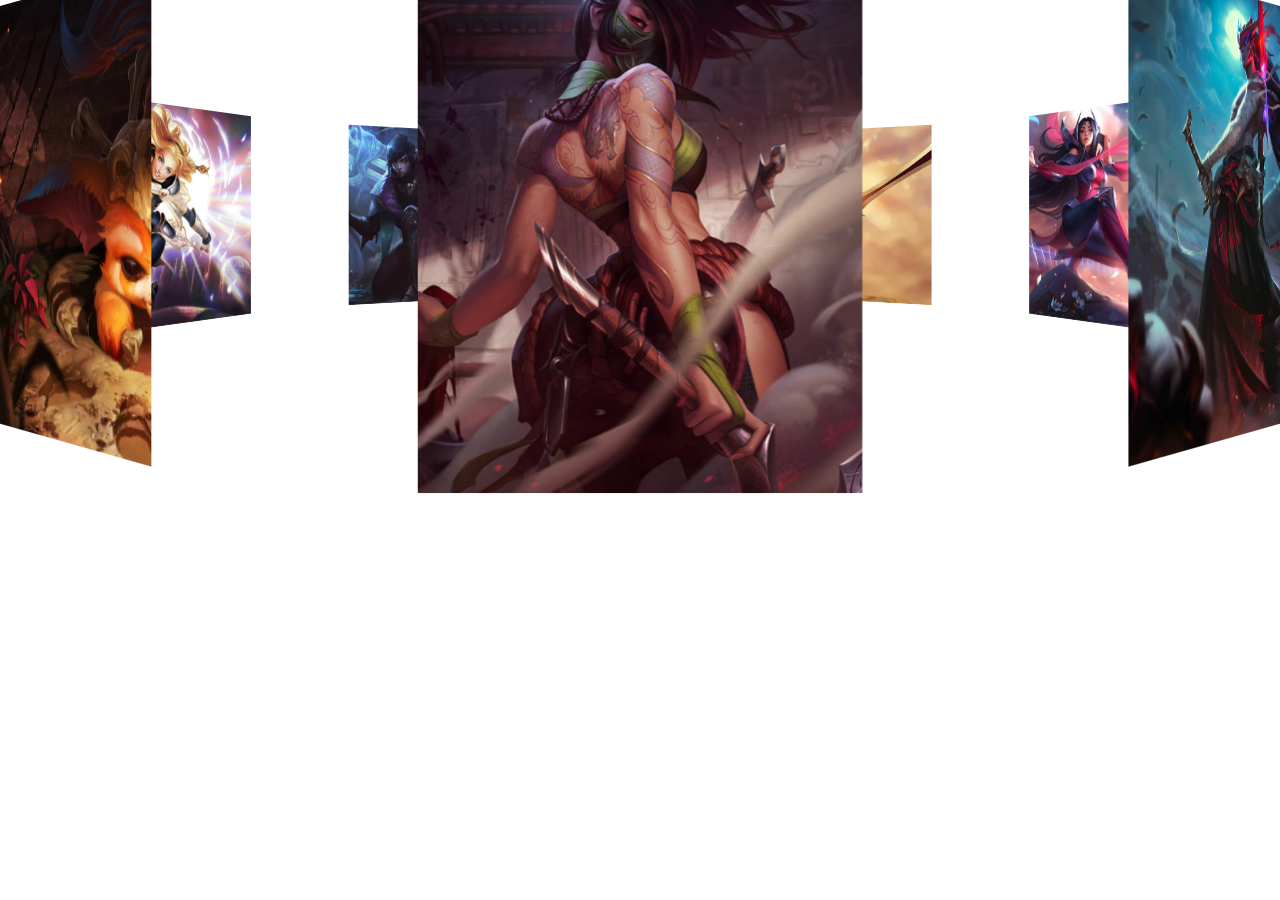
==== index.html @ 7140179b "Inserção das imagens, criação do css, modificações no transform, criação da keyframe para animar a p" ====
<!DOCTYPE html>
<html lang="pt-br">
  <head>
    <meta charset="UTF-8" />
    <meta name="viewport" content="width=device-width, initial-scale=1.0" />
    <link rel="stylesheet" href="/assets/css/style.css">
    <title>3D Image Slide Effects - João Pedro Gomes</title>
  </head>
  <body>
    <div class="banner">
        <div class="slider" style="--quantity: 10">
            <div class="item" style="--position: 1"> <img src="/assets/images/Akali.jpg" alt="Akali"></div>
            <div class="item" style="--position: 2"> <img src="/assets/images/Yone.jpg" alt="Yone"></div>
            <div class="item" style="--position: 3"> <img src="/assets/images/Yasuo.jpg" alt="Yasuo"></div>
            <div class="item" style="--position: 4"> <img src="/assets/images/Irelia.jpg" alt="Irelia"></div>
            <div class="item" style="--position: 5"> <img src="/assets/images/Leona.jpg" alt="Leona"></div>
            <div class="item" style="--position: 6"> <img src="/assets/images/Mordekaiser.jpg" alt="Mordekaiser"></div>
            <div class="item" style="--position: 7"> <img src="/assets/images/Aphelios.jpg" alt="Aphelios"></div>
            <div class="item" style="--position: 8"> <img src="/assets/images/Lux.jpg" alt="Lux"></div>
            <div class="item" style="--position: 9"> <img src="/assets/images/Camillie.jpg" alt="Camillie"></div>
            <div class="item" style="--position: 10"> <img src="/assets/images/Gnar.jpg" alt="Gnar"></div>
        </div>
    </div>
  </body>
</html>
---- assets/css/style.css ----
* {
  margin: 0;
  padding: 0;
}

.banner {
  width: 100%;
  height: 100vh;
  text-align: center;
  overflow: hidden;
  position: relative;
}

.banner .slider {
  position: absolute;
  width: 200px;
  height: 250px;
  top: 10%;
  left: calc(50% - 100px);
  transform-style: preserve-3d;
  transform: perspective(1000px);
  animation: autoRun 20s linear infinite;
}

@keyframes autoRun {
    from {
        transform: perspective(1000px) rotateY(0deg);
    }to {
        transform: perspective(1000px) rotateY(360deg);
    }
}

.banner .slider .item {
  position: absolute;
  inset: 0 0 0 0;
  transform: rotateY(calc((var(--position) - 1) * (360 / var(--quantity)) * 1deg))
    translateZ(550px);
}

.banner .slider .item img {
  width: 100%;
  height: 100%;
  object-fit: cover;
}
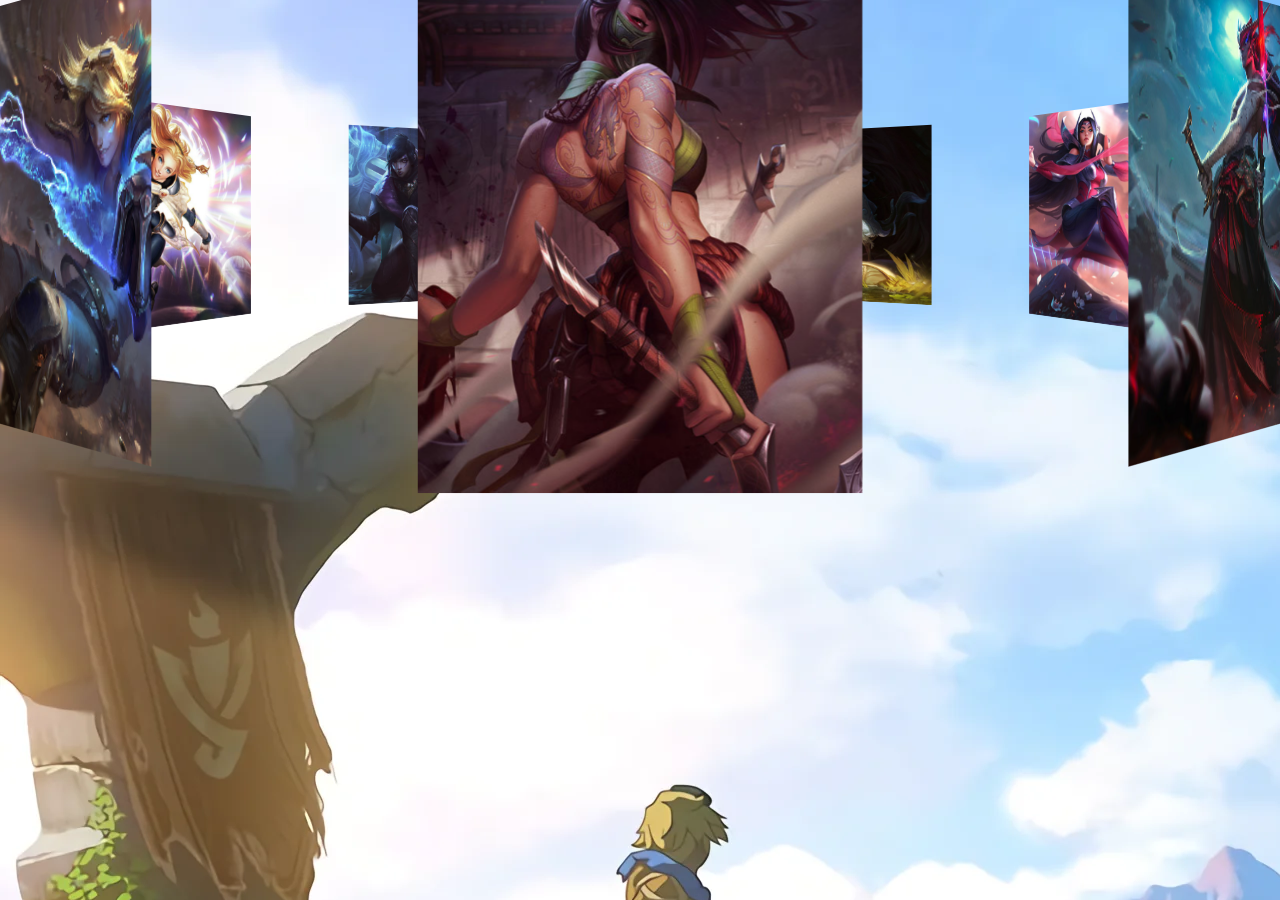
==== commit 69de9ed6: "Modificação das imagens" ====
--- a/index.html
+++ b/index.html
@@ -11,14 +11,14 @@
         <div class="slider" style="--quantity: 10">
             <div class="item" style="--position: 1"> <img src="/assets/images/Akali.jpg" alt="Akali"></div>
             <div class="item" style="--position: 2"> <img src="/assets/images/Yone.jpg" alt="Yone"></div>
-            <div class="item" style="--position: 3"> <img src="/assets/images/Yasuo.jpg" alt="Yasuo"></div>
+            <div class="item" style="--position: 3"> <img src="/assets/images/Senna.jpg" alt="Yasuo"></div>
             <div class="item" style="--position: 4"> <img src="/assets/images/Irelia.jpg" alt="Irelia"></div>
-            <div class="item" style="--position: 5"> <img src="/assets/images/Leona.jpg" alt="Leona"></div>
+            <div class="item" style="--position: 5"> <img src="/assets/images/Kindred.jpg" alt="Leona"></div>
             <div class="item" style="--position: 6"> <img src="/assets/images/Mordekaiser.jpg" alt="Mordekaiser"></div>
             <div class="item" style="--position: 7"> <img src="/assets/images/Aphelios.jpg" alt="Aphelios"></div>
             <div class="item" style="--position: 8"> <img src="/assets/images/Lux.jpg" alt="Lux"></div>
-            <div class="item" style="--position: 9"> <img src="/assets/images/Camillie.jpg" alt="Camillie"></div>
-            <div class="item" style="--position: 10"> <img src="/assets/images/Gnar.jpg" alt="Gnar"></div>
+            <div class="item" style="--position: 9"> <img src="/assets/images/Ahri.jpg" alt="Camillie"></div>
+            <div class="item" style="--position: 10"> <img src="/assets/images/Ezreal.jpg" alt="Gnar"></div>
         </div>
     </div>
   </body>
--- a/assets/css/style.css
+++ b/assets/css/style.css
@@ -1,6 +1,10 @@
 * {
   margin: 0;
   padding: 0;
+}
+
+body {
+    background: url(/assets/images/Background.jpeg);
 }
 
 .banner {
@@ -24,9 +28,9 @@
 
 @keyframes autoRun {
     from {
-        transform: perspective(1000px) rotateY(0deg);
+        transform: perspective(1000px) rotateX(-16deg) rotateY(0deg);
     }to {
-        transform: perspective(1000px) rotateY(360deg);
+        transform: perspective(1000px) rotateX(-16deg) rotateY(360deg);
     }
 }
 
